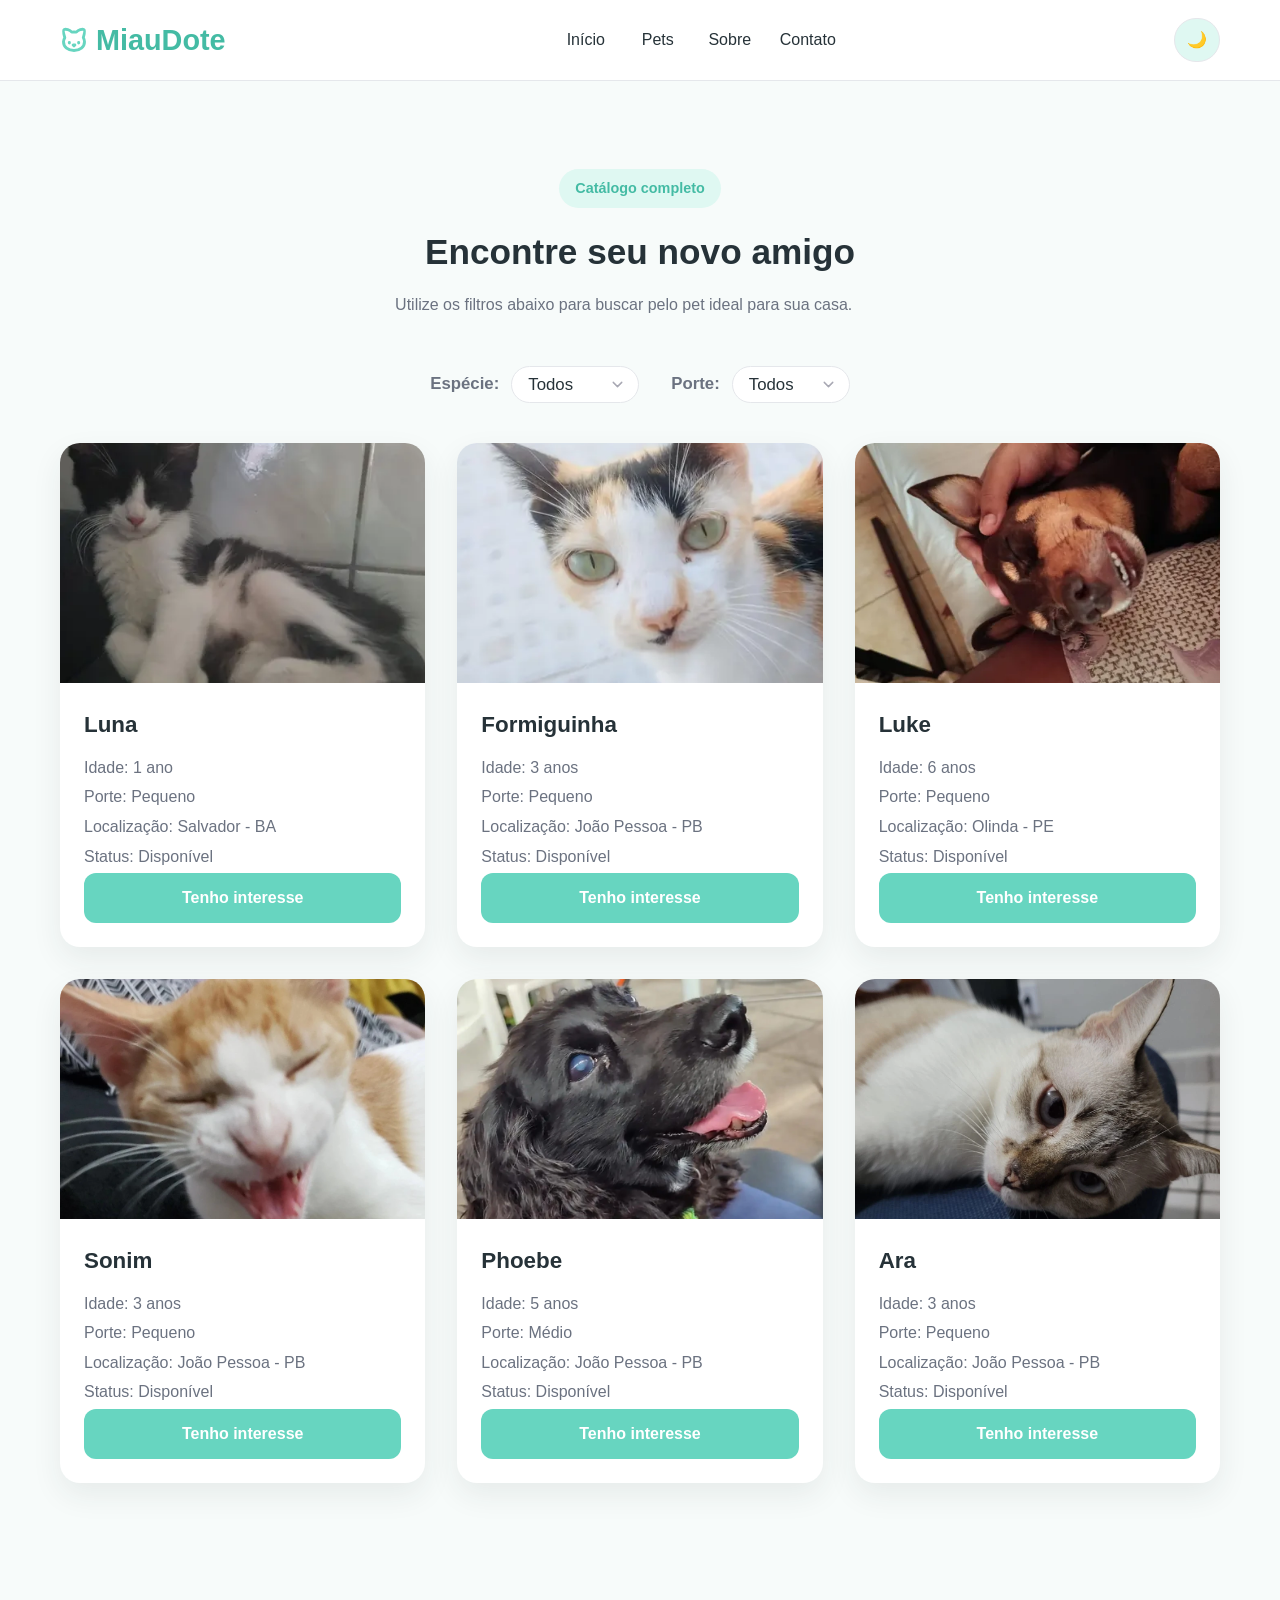
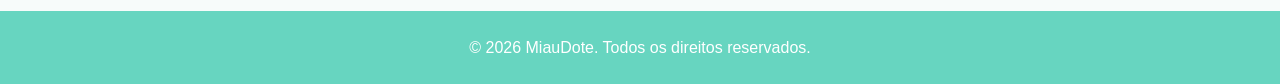
==== pets.html @ 53180262 "feat: tela-pets.html" ====
<!DOCTYPE html>
<html lang="pt-BR" data-theme="light">
<head>
  <meta charset="UTF-8">
  <meta name="viewport" content="width=device-width, initial-scale=1.0">
  <title>Catálogo de Pets - MiauDote</title>
  <meta name="description" content="Veja todos os cães e gatos disponíveis para adoção no MiauDote.">
  <link rel="icon" href="data:,">
  <link rel="stylesheet" href="./css/style.css">
</head>
<body>

  <!-- Cabeçalho: Logo e Navegação Principal -->
  <header class="header">
    <div class="container header-content">
      <a href="index.html" class="logo">
        <svg xmlns="http://www.w3.org/2000/svg" width="28" height="28" viewBox="0 0 24 24" fill="none" stroke="var(--color-brand)" stroke-width="2.5" stroke-linecap="round" stroke-linejoin="round">
          <path d="M12 5c.67 0 1.35.09 2 .26 1.78-2 5.03-2.84 6.42-2.26 1.4.58-.42 7-.42 7 .57 1.07 1 2.24 1 3.44C21 17.9 16.97 21 12 21s-9-3-9-7.56c0-1.25.5-2.4 1.1-3.44 0 0-1.89-6.42-.5-7 1.39-.58 4.72.23 6.5 2.23A9.04 9.04 0 0 1 12 5Z"></path>
          <path d="M8 14v.5"></path>
          <path d="M16 14v.5"></path>
          <path d="M11.25 16.25h1.5L12 17l-.75-.75Z"></path>
        </svg>
        MiauDote
      </a>

      <nav class="nav" aria-label="Navegação principal">
        <ul class="nav-list">
          <li><a href="index.html#inicio">Início</a></li>
          <li><a href="pets.html">Pets</a></li>
          <li><a href="index.html#sobre">Sobre</a></li>
          <li><a href="index.html#contato">Contato</a></li>
        </ul>
      </nav>

      <button class="theme-toggle" id="theme-toggle" type="button" aria-label="Alternar tema">
        🌙
      </button>
    </div>
  </header>

  <main>
    <!-- Seção Catálogo: Exposição dos animais e filtros -->
    <section class="pets section">
      <div class="container">
        <div class="section-top">
          <span class="section-tag">Catálogo completo</span>
          <h2>Encontre seu novo amigo</h2>
          <p>Utilize os filtros abaixo para buscar pelo pet ideal para sua casa.</p>
        </div>

        <!-- Barra de filtros: Lógica de seleção via JS -->
        <div class="filters-bar">
          <div class="filter-group">
            <label for="filter-especie">Espécie:</label>
            <select id="filter-especie" data-filter-group="especie">
              <option value="todos">Todos</option>
              <option value="gato">Gatos</option>
              <option value="cachorro">Cachorros</option>
            </select>
          </div>

          <div class="filter-group">
            <label for="filter-porte">Porte:</label>
            <select id="filter-porte" data-filter-group="porte">
              <option value="todos">Todos</option>
              <option value="pequeno">Pequeno</option>
              <option value="medio">Médio</option>
              <option value="grande">Grande</option>
            </select>
          </div>
        </div>

        <!-- Grid: Cards dos animais -->
        <div class="pets-grid">
          <!-- Card: Luna -->
          <article class="pet-card" data-especie="gato" data-porte="pequeno">
            <img src="./img/pets/luna.webp" alt="Gato disponível para adoção" width="450" height="600" loading="lazy" decoding="async">
            <div class="pet-info">
              <h3>Luna</h3>
              <p>Idade: 1 ano</p>
              <p>Porte: Pequeno</p>
              <p>Localização: Salvador - BA</p>
              <p>Status: Disponível</p>
              <a href="https://wa.me/5583999999999?text=Olá!%20Gostaria%20de%20saber%20mais%20sobre%20a%20Luna." target="_blank" class="btn-adotar">Tenho interesse</a>
            </div>
          </article>

          <!-- Card: Formiguinha -->
          <article class="pet-card" data-especie="gato" data-porte="pequeno">
            <img src="./img/pets/formiguinha.webp" alt="Gato disponível para adoção" width="450" height="580" loading="lazy" decoding="async">
            <div class="pet-info">
              <h3>Formiguinha</h3>
              <p>Idade: 3 anos</p>
              <p>Porte: Pequeno</p>
              <p>Localização: João Pessoa - PB</p>
              <p>Status: Disponível</p>
              <a href="https://wa.me/5583999999999?text=Olá!%20Gostaria%20de%20saber%20mais%20sobre%20a%20Formiguinha." target="_blank" class="btn-adotar">Tenho interesse</a>
            </div>
          </article>

          <!-- Card: Luke -->
          <article class="pet-card" data-especie="cachorro" data-porte="pequeno">
            <img src="./img/pets/luke.webp" alt="Cachorro disponível para adoção" width="600" height="337" loading="lazy" decoding="async">
            <div class="pet-info">
              <h3>Luke</h3>
              <p>Idade: 6 anos</p>
              <p>Porte: Pequeno</p>
              <p>Localização: Olinda - PE</p>
              <p>Status: Disponível</p>
              <a href="https://wa.me/5583999999999?text=Olá!%20Gostaria%20de%20saber%20mais%20sobre%20o%20Luke." target="_blank" class="btn-adotar">Tenho interesse</a>
            </div>
          </article>

          <!-- Card: Sonim -->
          <article class="pet-card" data-especie="gato" data-porte="pequeno">
            <img src="./img/pets/sonim.webp" alt="Cachorro disponível para adoção" width="600" height="400" loading="lazy" decoding="async">
            <div class="pet-info">
              <h3>Sonim</h3>
              <p>Idade: 3 anos</p>
              <p>Porte: Pequeno</p>
              <p>Localização: João Pessoa - PB</p>
              <p>Status: Disponível</p>
              <a href="https://wa.me/5583999999999?text=Olá!%20Gostaria%20de%20saber%20mais%20sobre%20o%20Max." target="_blank" class="btn-adotar">Tenho interesse</a>
            </div>
          </article>

          <!-- Card: Phoebe -->
          <article class="pet-card" data-especie="cachorro" data-porte="medio">
            <img src="./img/pets/phoebe.webp" alt="Foto do pet" width="450" height="600" loading="lazy" decoding="async">
            <div class="pet-info">
              <h3>Phoebe</h3>
              <p>Idade: 5 anos</p>
              <p>Porte: Médio</p>
              <p>Localização: João Pessoa - PB</p>
              <p>Status: Disponível</p>
              <a href="https://wa.me/5583999999999?text=Olá!%20Gostaria%20de%20saber%20mais%20sobre..." target="_blank" class="btn-adotar">Tenho interesse</a>
            </div>
          </article>

          <!-- Card: Ara -->
          <article class="pet-card" data-especie="gato" data-porte="pequeno">
            <img src="./img/pets/ara.webp" alt="Foto do pet" width="450" height="600" loading="lazy" decoding="async">
            <div class="pet-info">
              <h3>Ara</h3>
              <p>Idade: 3 anos</p>
              <p>Porte: Pequeno</p>
              <p>Localização: João Pessoa - PB</p>
              <p>Status: Disponível</p>
              <a href="https://wa.me/5583999999999?text=Olá!%20Gostaria%20de%20saber%20mais%20sobre..." target="_blank" class="btn-adotar">Tenho interesse</a>
            </div>
          </article>
        </div>
      </div>
    </section>
  </main>

  <!-- Rodapé -->
  <footer class="footer">
    <div class="container footer-content">
      <p>&copy; 2026 MiauDote. Todos os direitos reservados.</p>
    </div>
  </footer>

  <script src="./js/script.js" defer></script>
</body>
</html>
---- css/style.css ----
/* ==========================================================================
   MiauDote - Folha de Estilos Principal (Orquestrador)
   Arquitetura: CSS Modular
   Este arquivo não contém estilos diretos. Ele serve para organizar e 
   importar os módulos menores e variáveis globais, facilitando a 
   manutenção e evitando conflitos de especificidade.
   ========================================================================== */

   @layer tokens, reset, base, layout, components, overrides;

   /* 1. Tokens */
   @import url("./tokens/primitives.css") layer(tokens);
   @import url("./tokens/semantic.css") layer(tokens);
   @import url("./tokens/spacing.css") layer(tokens);
   @import url("./tokens/typography.css") layer(tokens);
   
   /* 2. Base & Reset */
   @import url("./base/reset.css") layer(reset);
   @import url("./base/base.css") layer(base);
   
   /* 3. Layout */
   @import url("./layout/grid.css") layer(layout);
   
   /* 4. Componentes */
   @import url("./components/btn.css") layer(components);
   @import url("./components/navbar.css") layer(components);
   @import url("./components/hero.css") layer(components);
   @import url("./components/card.css") layer(components);
   @import url("./components/sections.css") layer(components);
   @import url("./components/forms.css") layer(components);
   @import url("./components/filters.css") layer(components);

   /* 5. Overrides */
   @import url("./overrides/mobile.css") layer(overrides);
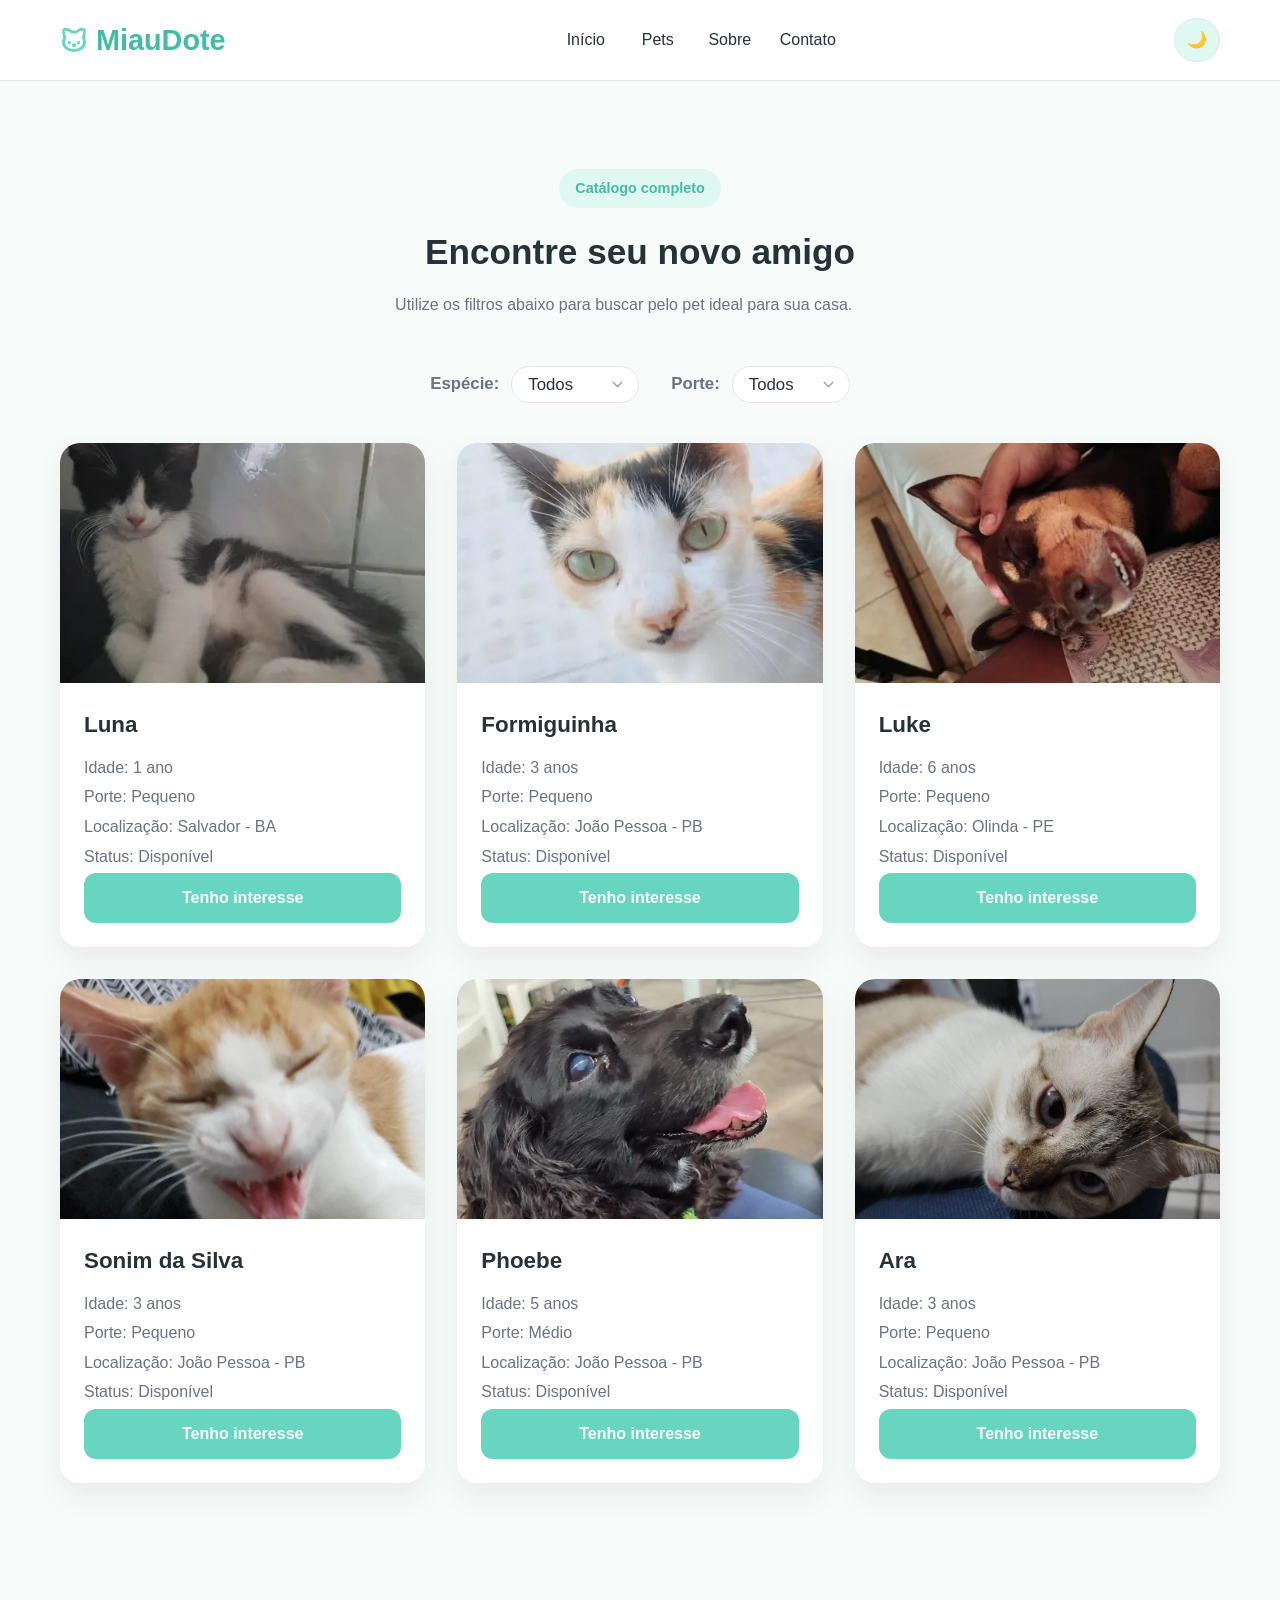
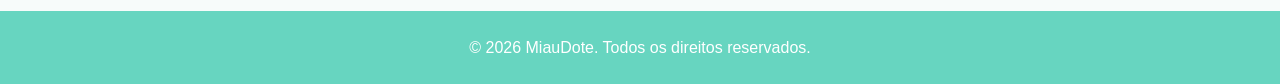
==== commit c7e9e5d9: "feat: Da silva" ====
--- a/pets.html
+++ b/pets.html
@@ -10,7 +10,7 @@
 </head>
 <body>
 
-  <!-- Cabeçalho: Logo e Navegação Principal -->
+  
   <header class="header">
     <div class="container header-content">
       <a href="index.html" class="logo">
@@ -39,7 +39,7 @@
   </header>
 
   <main>
-    <!-- Seção Catálogo: Exposição dos animais e filtros -->
+    
     <section class="pets section">
       <div class="container">
         <div class="section-top">
@@ -48,7 +48,7 @@
           <p>Utilize os filtros abaixo para buscar pelo pet ideal para sua casa.</p>
         </div>
 
-        <!-- Barra de filtros: Lógica de seleção via JS -->
+        
         <div class="filters-bar">
           <div class="filter-group">
             <label for="filter-especie">Espécie:</label>
@@ -70,9 +70,9 @@
           </div>
         </div>
 
-        <!-- Grid: Cards dos animais -->
+        
         <div class="pets-grid">
-          <!-- Card: Luna -->
+          
           <article class="pet-card" data-especie="gato" data-porte="pequeno">
             <img src="./img/pets/luna.webp" alt="Gato disponível para adoção" width="450" height="600" loading="lazy" decoding="async">
             <div class="pet-info">
@@ -85,7 +85,7 @@
             </div>
           </article>
 
-          <!-- Card: Formiguinha -->
+         
           <article class="pet-card" data-especie="gato" data-porte="pequeno">
             <img src="./img/pets/formiguinha.webp" alt="Gato disponível para adoção" width="450" height="580" loading="lazy" decoding="async">
             <div class="pet-info">
@@ -98,7 +98,6 @@
             </div>
           </article>
 
-          <!-- Card: Luke -->
           <article class="pet-card" data-especie="cachorro" data-porte="pequeno">
             <img src="./img/pets/luke.webp" alt="Cachorro disponível para adoção" width="600" height="337" loading="lazy" decoding="async">
             <div class="pet-info">
@@ -111,11 +110,11 @@
             </div>
           </article>
 
-          <!-- Card: Sonim -->
+          
           <article class="pet-card" data-especie="gato" data-porte="pequeno">
             <img src="./img/pets/sonim.webp" alt="Cachorro disponível para adoção" width="600" height="400" loading="lazy" decoding="async">
             <div class="pet-info">
-              <h3>Sonim</h3>
+              <h3>Sonim da Silva</h3>
               <p>Idade: 3 anos</p>
               <p>Porte: Pequeno</p>
               <p>Localização: João Pessoa - PB</p>
@@ -124,7 +123,7 @@
             </div>
           </article>
 
-          <!-- Card: Phoebe -->
+          
           <article class="pet-card" data-especie="cachorro" data-porte="medio">
             <img src="./img/pets/phoebe.webp" alt="Foto do pet" width="450" height="600" loading="lazy" decoding="async">
             <div class="pet-info">
@@ -137,7 +136,7 @@
             </div>
           </article>
 
-          <!-- Card: Ara -->
+          
           <article class="pet-card" data-especie="gato" data-porte="pequeno">
             <img src="./img/pets/ara.webp" alt="Foto do pet" width="450" height="600" loading="lazy" decoding="async">
             <div class="pet-info">
@@ -154,7 +153,6 @@
     </section>
   </main>
 
-  <!-- Rodapé -->
   <footer class="footer">
     <div class="container footer-content">
       <p>&copy; 2026 MiauDote. Todos os direitos reservados.</p>
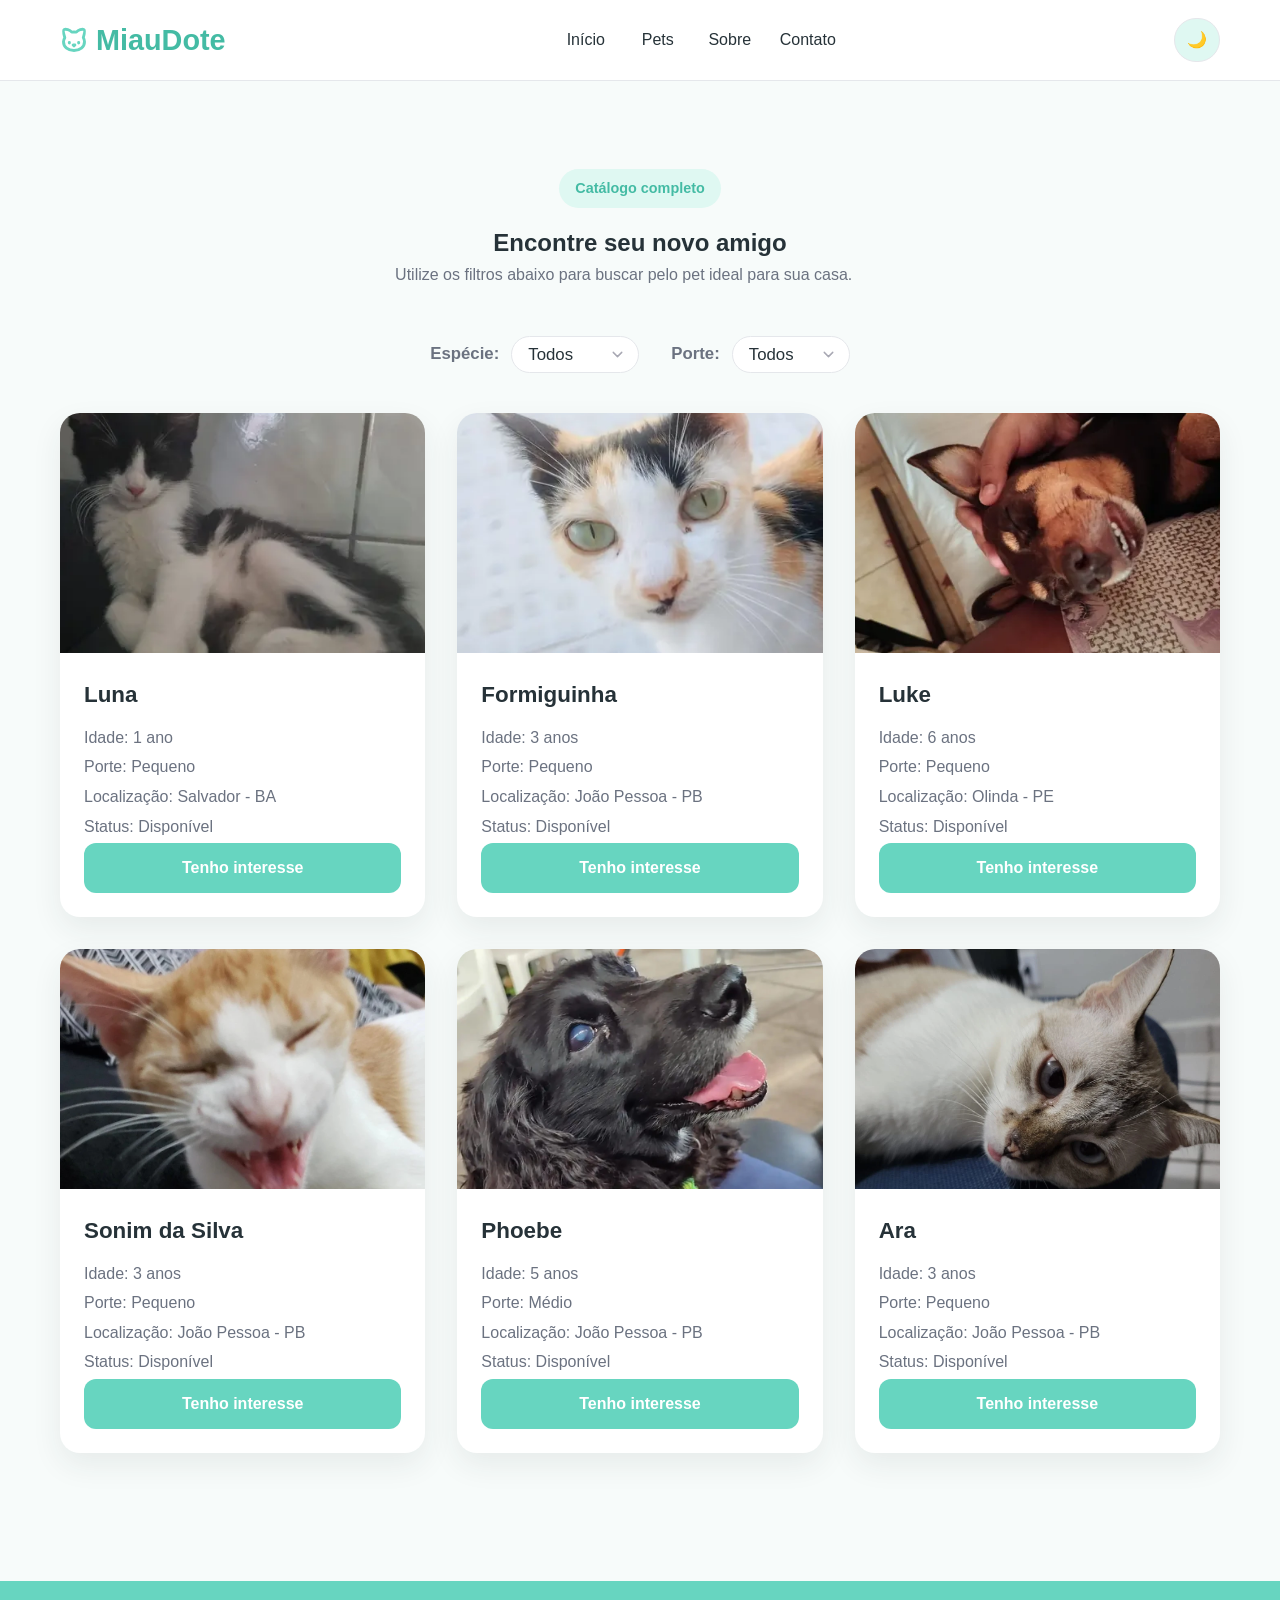
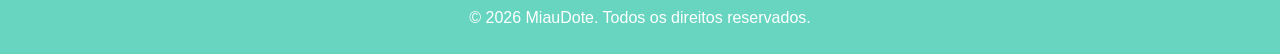
==== commit 8cab5bfc: "Fix: sonim nao é um cachorro!" ====
--- a/pets.html
+++ b/pets.html
@@ -44,7 +44,7 @@
       <div class="container">
         <div class="section-top">
           <span class="section-tag">Catálogo completo</span>
-          <h2>Encontre seu novo amigo</h2>
+          <h1>Encontre seu novo amigo</h1>
           <p>Utilize os filtros abaixo para buscar pelo pet ideal para sua casa.</p>
         </div>
 
@@ -112,7 +112,7 @@
 
           
           <article class="pet-card" data-especie="gato" data-porte="pequeno">
-            <img src="./img/pets/sonim.webp" alt="Cachorro disponível para adoção" width="600" height="400" loading="lazy" decoding="async">
+            <img src="./img/pets/sonim.webp" alt="Gato disponível para adoção" width="600" height="400" loading="lazy" decoding="async">
             <div class="pet-info">
               <h3>Sonim da Silva</h3>
               <p>Idade: 3 anos</p>
